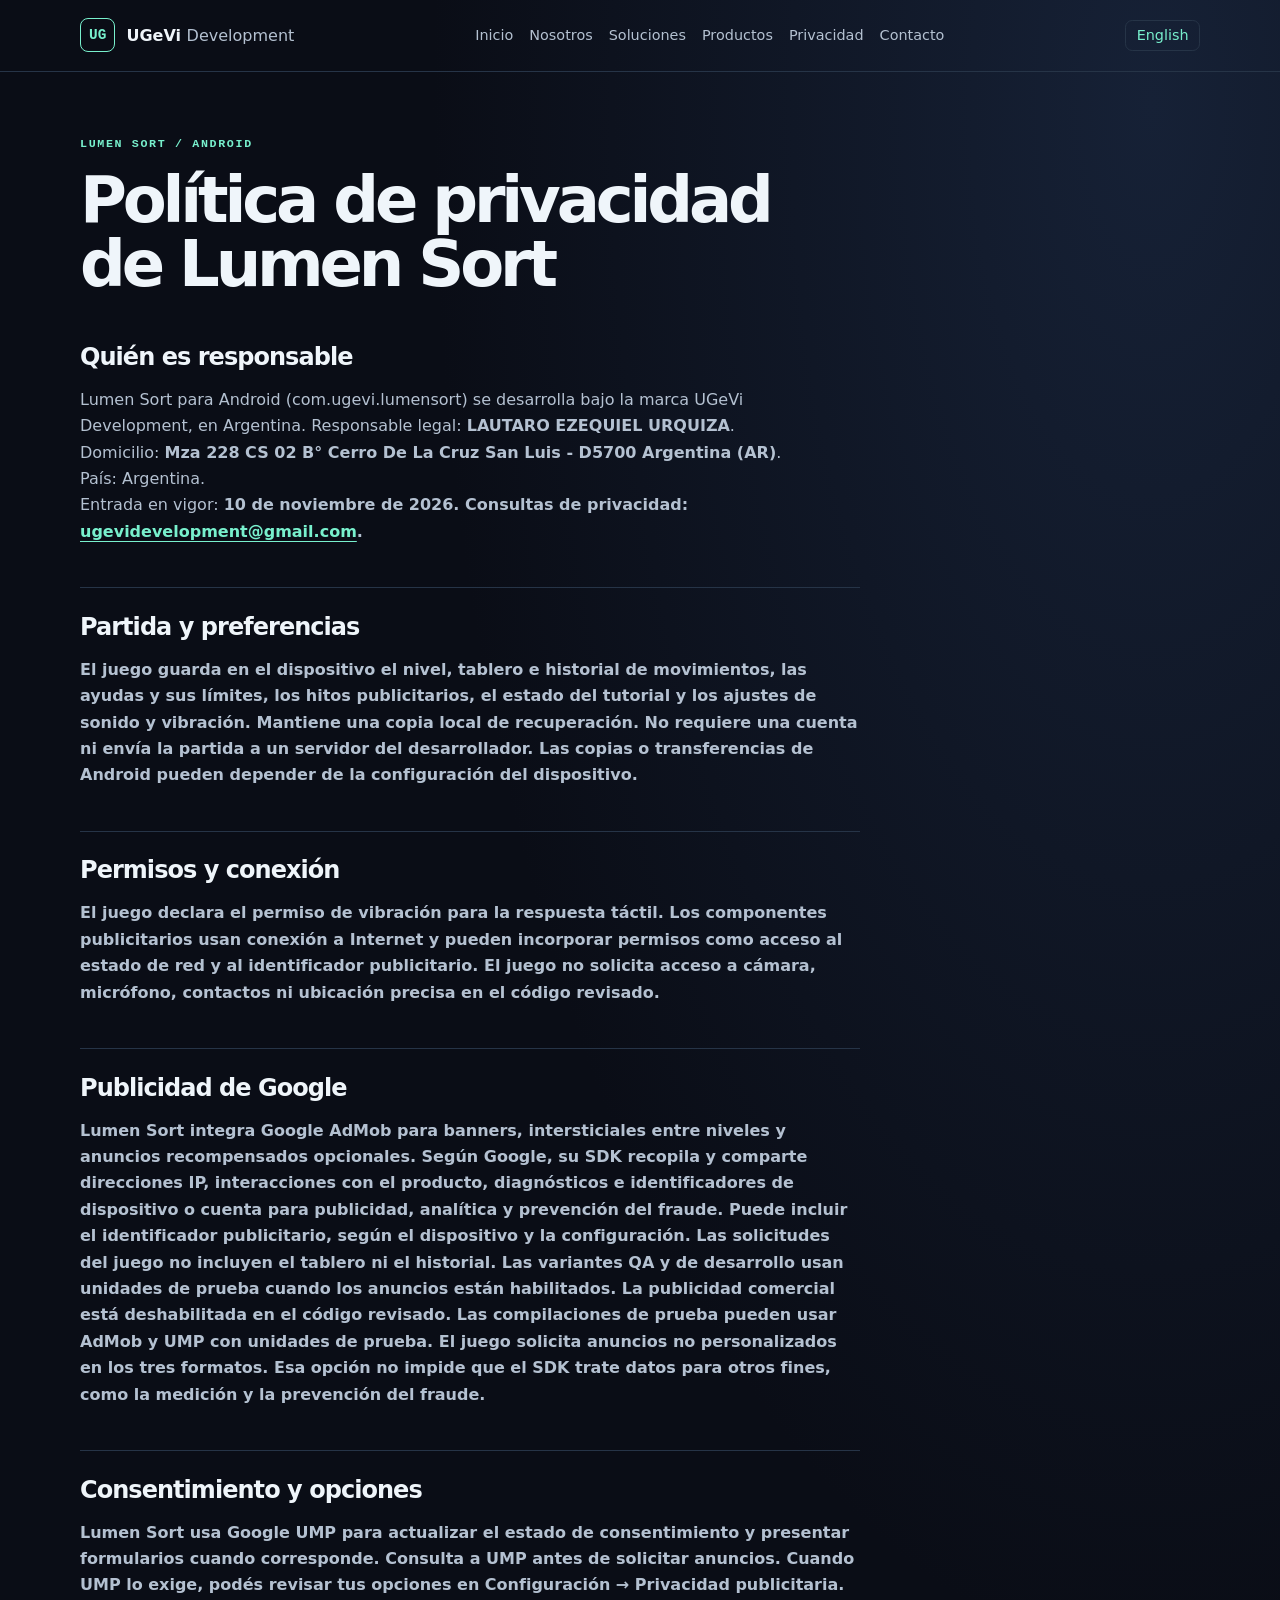
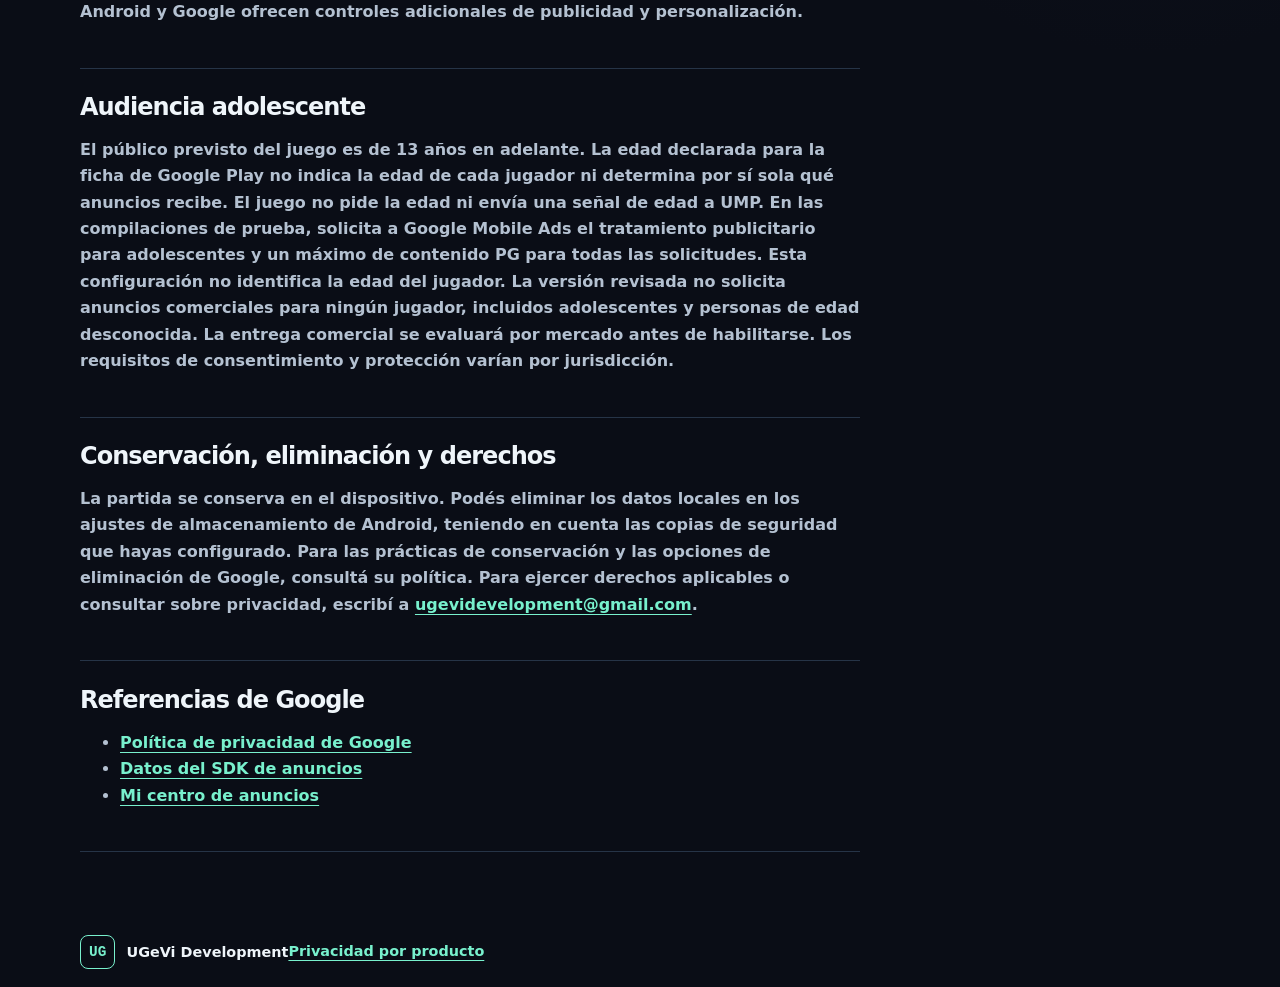
==== privacy/lumen-sort.html @ 8e502a87 "Publish initial UGeVi Development website" ====
<!doctype html>
<html lang="es">
<head><meta charset="utf-8"><meta name="viewport" content="width=device-width, initial-scale=1"><meta name="description" content="Política de privacidad de Lumen Sort para Android."><title>Política de privacidad de Lumen Sort</title><link rel="icon" href="../assets/favicon.svg" type="image/svg+xml"><link rel="stylesheet" href="../assets/site.css"></head>
<body><a class="skip" href="#main">Ir al contenido</a><header><div class="bar"><a class="wordmark" href="../index.html"><b>UG</b><span>UGeVi <small>Development</small></span></a><nav aria-label="Navegación principal"><a href="../index.html#top">Inicio</a><a href="../index.html#about">Nosotros</a><a href="../index.html#solutions">Soluciones</a><a href="../index.html#products">Productos</a><a href="../index.html#privacy">Privacidad</a><a href="../index.html#contact">Contacto</a></nav><a class="lang" href="../en/privacy/lumen-sort.html" lang="en" hreflang="en">English</a></div></header>
<main id="main"><article class="policy"><p class="ey">LUMEN SORT / ANDROID</p><h1>Política de privacidad de Lumen Sort</h1><section><h2>Quién es responsable</h2><p>Lumen Sort para Android (com.ugevi.lumensort) se desarrolla bajo la marca UGeVi Development, en Argentina. Responsable legal: <strong>LAUTARO EZEQUIEL URQUIZA</strong>.<br>Domicilio: <strong>Mza 228 CS 02 B° Cerro De La Cruz
San Luis - D5700
Argentina (AR)</strong>.<br>País: Argentina.<br>Entrada en vigor: <strong>10 de noviembre de 2026</s<trong>. Consultas de privacidad: <a href="mailto:ugevidevelopment@gmail.com">ugevidevelopment@gmail.com</a>.</p></section><section><h2>Partida y preferencias</h2><p>El juego guarda en el dispositivo el nivel, tablero e historial de movimientos, las ayudas y sus límites, los hitos publicitarios, el estado del tutorial y los ajustes de sonido y vibración. Mantiene una copia local de recuperación. No requiere una cuenta ni envía la partida a un servidor del desarrollador. Las copias o transferencias de Android pueden depender de la configuración del dispositivo.</p></section><section><h2>Permisos y conexión</h2><p>El juego declara el permiso de vibración para la respuesta táctil. Los componentes publicitarios usan conexión a Internet y pueden incorporar permisos como acceso al estado de red y al identificador publicitario. El juego no solicita acceso a cámara, micrófono, contactos ni ubicación precisa en el código revisado.</p></section><section><h2>Publicidad de Google</h2><p>Lumen Sort integra Google AdMob para banners, intersticiales entre niveles y anuncios recompensados opcionales. Según Google, su SDK recopila y comparte direcciones IP, interacciones con el producto, diagnósticos e identificadores de dispositivo o cuenta para publicidad, analítica y prevención del fraude. Puede incluir el identificador publicitario, según el dispositivo y la configuración. Las solicitudes del juego no incluyen el tablero ni el historial. Las variantes QA y de desarrollo usan unidades de prueba cuando los anuncios están habilitados. La publicidad comercial está deshabilitada en el código revisado. Las compilaciones de prueba pueden usar AdMob y UMP con unidades de prueba. El juego solicita anuncios no personalizados en los tres formatos. Esa opción no impide que el SDK trate datos para otros fines, como la medición y la prevención del fraude.</p></section><section><h2>Consentimiento y opciones</h2><p>Lumen Sort usa Google UMP para actualizar el estado de consentimiento y presentar formularios cuando corresponde. Consulta a UMP antes de solicitar anuncios. Cuando UMP lo exige, podés revisar tus opciones en Configuración → Privacidad publicitaria. Android y Google ofrecen controles adicionales de publicidad y personalización.</p></section><section><h2>Audiencia adolescente</h2><p>El público previsto del juego es de 13 años en adelante. La edad declarada para la ficha de Google Play no indica la edad de cada jugador ni determina por sí sola qué anuncios recibe. El juego no pide la edad ni envía una señal de edad a UMP. En las compilaciones de prueba, solicita a Google Mobile Ads el tratamiento publicitario para adolescentes y un máximo de contenido PG para todas las solicitudes. Esta configuración no identifica la edad del jugador. La versión revisada no solicita anuncios comerciales para ningún jugador, incluidos adolescentes y personas de edad desconocida. La entrega comercial se evaluará por mercado antes de habilitarse. Los requisitos de consentimiento y protección varían por jurisdicción.</p></section><section><h2>Conservación, eliminación y derechos</h2><p>La partida se conserva en el dispositivo. Podés eliminar los datos locales en los ajustes de almacenamiento de Android, teniendo en cuenta las copias de seguridad que hayas configurado. Para las prácticas de conservación y las opciones de eliminación de Google, consultá su política. Para ejercer derechos aplicables o consultar sobre privacidad, escribí a <a href="mailto:ugevidevelopment@gmail.com">ugevidevelopment@gmail.com</a>.</p></section><section><h2>Referencias de Google</h2><ul><li><a href="https://policies.google.com/privacy?hl=es">Política de privacidad de Google</a></li><li><a href="https://developers.google.com/admob/android/privacy/play-data-disclosure">Datos del SDK de anuncios</a></li><li><a href="https://myadcenter.google.com/">Mi centro de anuncios</a></li></ul></section></article></main><footer><a class="wordmark" href="../index.html"><b>UG</b> UGeVi Development</a><a href="../index.html#privacy">Privacidad por producto</a></footer></body></html>
---- assets/site.css ----
:root{color-scheme:dark;--bg:#0a0d16;--panel:#101725;--line:#263447;--text:#eff5fa;--muted:#b4c1d1;--mint:#78f0cd;--violet:#9c8bfd;font-family:system-ui,sans-serif}*{box-sizing:border-box}body{margin:0;background:radial-gradient(ellipse at 90% 4%,#162136 0,transparent 45rem),var(--bg);color:var(--text)}a{color:var(--mint);text-underline-offset:.25em}a:hover{color:white}a:focus-visible{outline:2px solid var(--mint);outline-offset:5px}.skip{position:absolute;left:1rem;top:-5rem;background:var(--bg);padding:.7rem;z-index:2}.skip:focus{top:1rem}header{border-bottom:1px solid var(--line)}.bar,main,footer{width:min(1120px,calc(100% - 3rem));margin:auto}.bar,footer{display:flex;align-items:center;justify-content:space-between;gap:1.25rem;padding:1.15rem 0}.wordmark{color:var(--text);display:inline-flex;align-items:center;gap:.7rem;text-decoration:none;font-weight:720;white-space:nowrap}.wordmark b{padding:.5rem;border:1px solid var(--mint);border-radius:.5rem;color:var(--mint);font:700 .9rem ui-monospace,monospace}.wordmark small{font-size:inherit;color:var(--muted);font-weight:480}nav{display:flex;flex-wrap:wrap;gap:1rem}nav a,.lang{color:var(--muted);text-decoration:none;font-size:.9rem}.lang{border:1px solid var(--line);padding:.4rem .65rem;border-radius:.45rem;color:var(--mint)}section{padding:clamp(2.5rem,6vw,5rem) 0;border-bottom:1px solid var(--line)}.hero{display:grid;grid-template-columns:1.15fr 1fr;align-items:center;gap:clamp(1.5rem,5vw,4rem);min-height:34rem}h1,h2,h3,p{margin:0 0 1rem}h1{font-size:clamp(2.65rem,6.9vw,5.25rem);line-height:.99;letter-spacing:-.065em;margin-bottom:1.4rem}h2{font-size:clamp(1.7rem,4vw,3rem);line-height:1.08;letter-spacing:-.04em}h3{font-size:1.25rem}p,li{line-height:1.65;color:var(--muted)}.lead{font-size:1.14rem;max-width:39ch}.ey{font:700 .73rem/1.5 ui-monospace,monospace;letter-spacing:.14em;color:var(--mint);text-transform:uppercase}.actions{display:flex;gap:1.3rem;align-items:center;flex-wrap:wrap;margin-top:1.8rem}.btn{padding:.8rem 1rem;background:var(--mint);color:#091712;border-radius:.45rem;font-weight:720;text-decoration:none;transition:background .2s}.btn:hover{background:#b4f9e6;color:#091712}.art,.game-art{position:relative;display:grid;place-items:center;overflow:hidden;min-height:20rem;border:1px solid var(--line);border-radius:1rem;background:radial-gradient(ellipse at center,#253d55,transparent 65%),repeating-linear-gradient(0deg,#91c0e311 0 1px,transparent 1px 24px),repeating-linear-gradient(90deg,#91c0e311 0 1px,transparent 1px 24px),#0d1524}.art span,.art small{position:absolute;left:1rem;color:var(--muted);font:650 .7rem ui-monospace,monospace;letter-spacing:.12em}.art span{top:1rem}.art small{bottom:1rem}.rings{position:relative;width:72%;aspect-ratio:1;display:grid;place-items:center;animation:drift 8s ease-in-out infinite}.rings i{position:absolute;width:93%;height:43%;border:1px solid var(--mint);border-radius:50%;box-shadow:0 0 18px #78f0cd55;transform:rotate(-35deg)}.rings i:nth-child(2){transform:rotate(32deg);border-color:var(--violet)}.rings i:nth-child(3){transform:rotate(90deg);border-color:#64c6ff}.rings b{width:31%;aspect-ratio:1;background:radial-gradient(circle at 32% 24%,#d8fff3,#58d5c9 36%,#263b85 73%);border-radius:30%;transform:rotate(-25deg);box-shadow:0 0 45px #6cfbd87a}@keyframes drift{50%{translate:0 -7px}}.split{display:grid;grid-template-columns:1fr 1fr;column-gap:2rem;align-items:start}.split>.ey{grid-column:1/-1}.grid{display:grid;grid-template-columns:repeat(3,1fr);gap:.9rem;margin-top:1.5rem}.grid article,.feature{border:1px solid var(--line);background:var(--panel);border-radius:.8rem;padding:1.3rem}.grid h3{margin-top:.6rem}.grid p,.feature p:last-child{margin-bottom:0}.feature{display:grid;grid-template-columns:1fr 1.1fr;align-items:center;gap:2rem;margin-top:1.4rem}.feature h3{font-size:2.1rem}.game-art{display:flex;justify-content:center;align-items:center;gap:1rem;background:radial-gradient(ellipse,#284167,#14152b 72%)}.tube{width:3.2rem;height:12rem;border:2px solid #a3d2f7;border-top:0;border-radius:0 0 1.7rem 1.7rem;display:flex;flex-direction:column;justify-content:end;gap:.22rem;align-items:center;padding-bottom:.3rem;box-shadow:0 0 20px #629bfe50}.tube i{display:block;width:2.35rem;aspect-ratio:1;border-radius:50%;background:radial-gradient(circle at 33% 25%,#fff,#a38bff 35%,#6433bf 77%)}.tube:nth-child(2) i{background:radial-gradient(circle at 33% 25%,#fff,#53eed9 35%,#097c99 77%)}.tube:nth-child(3) i{background:radial-gradient(circle at 33% 25%,#fff,#ffab84 35%,#c85975 77%)}.policy{max-width:780px;padding:4rem 0}.policy h1{font-size:clamp(2.3rem,6vw,4rem)}.policy h2{font-size:1.5rem}.policy section{padding:1.65rem 0}.policy aside{border:1px solid #886d42;border-radius:.6rem;background:#251e19;padding:1rem;color:#ffdaa0}.policy aside p{margin:0}.policy a{overflow-wrap:anywhere}footer{font-size:.9rem;flex-wrap:wrap}footer>a:last-child{color:var(--muted)}@media(max-width:900px){.bar{flex-wrap:wrap}nav{order:3;width:100%;gap:.6rem 1rem}}@media(max-width:670px){.bar,main,footer{width:calc(100% - 2rem)}.hero,.split,.feature{grid-template-columns:1fr}.hero{min-height:0}.art,.game-art{min-height:16rem}.rings{width:min(68%,15rem)}.grid{grid-template-columns:1fr 1fr}.split h2{margin-bottom:.7rem}}@media(max-width:390px){.grid{grid-template-columns:1fr}}@media(prefers-reduced-motion:reduce){*,*::before,*::after{animation:none!important;transition:none!important}}
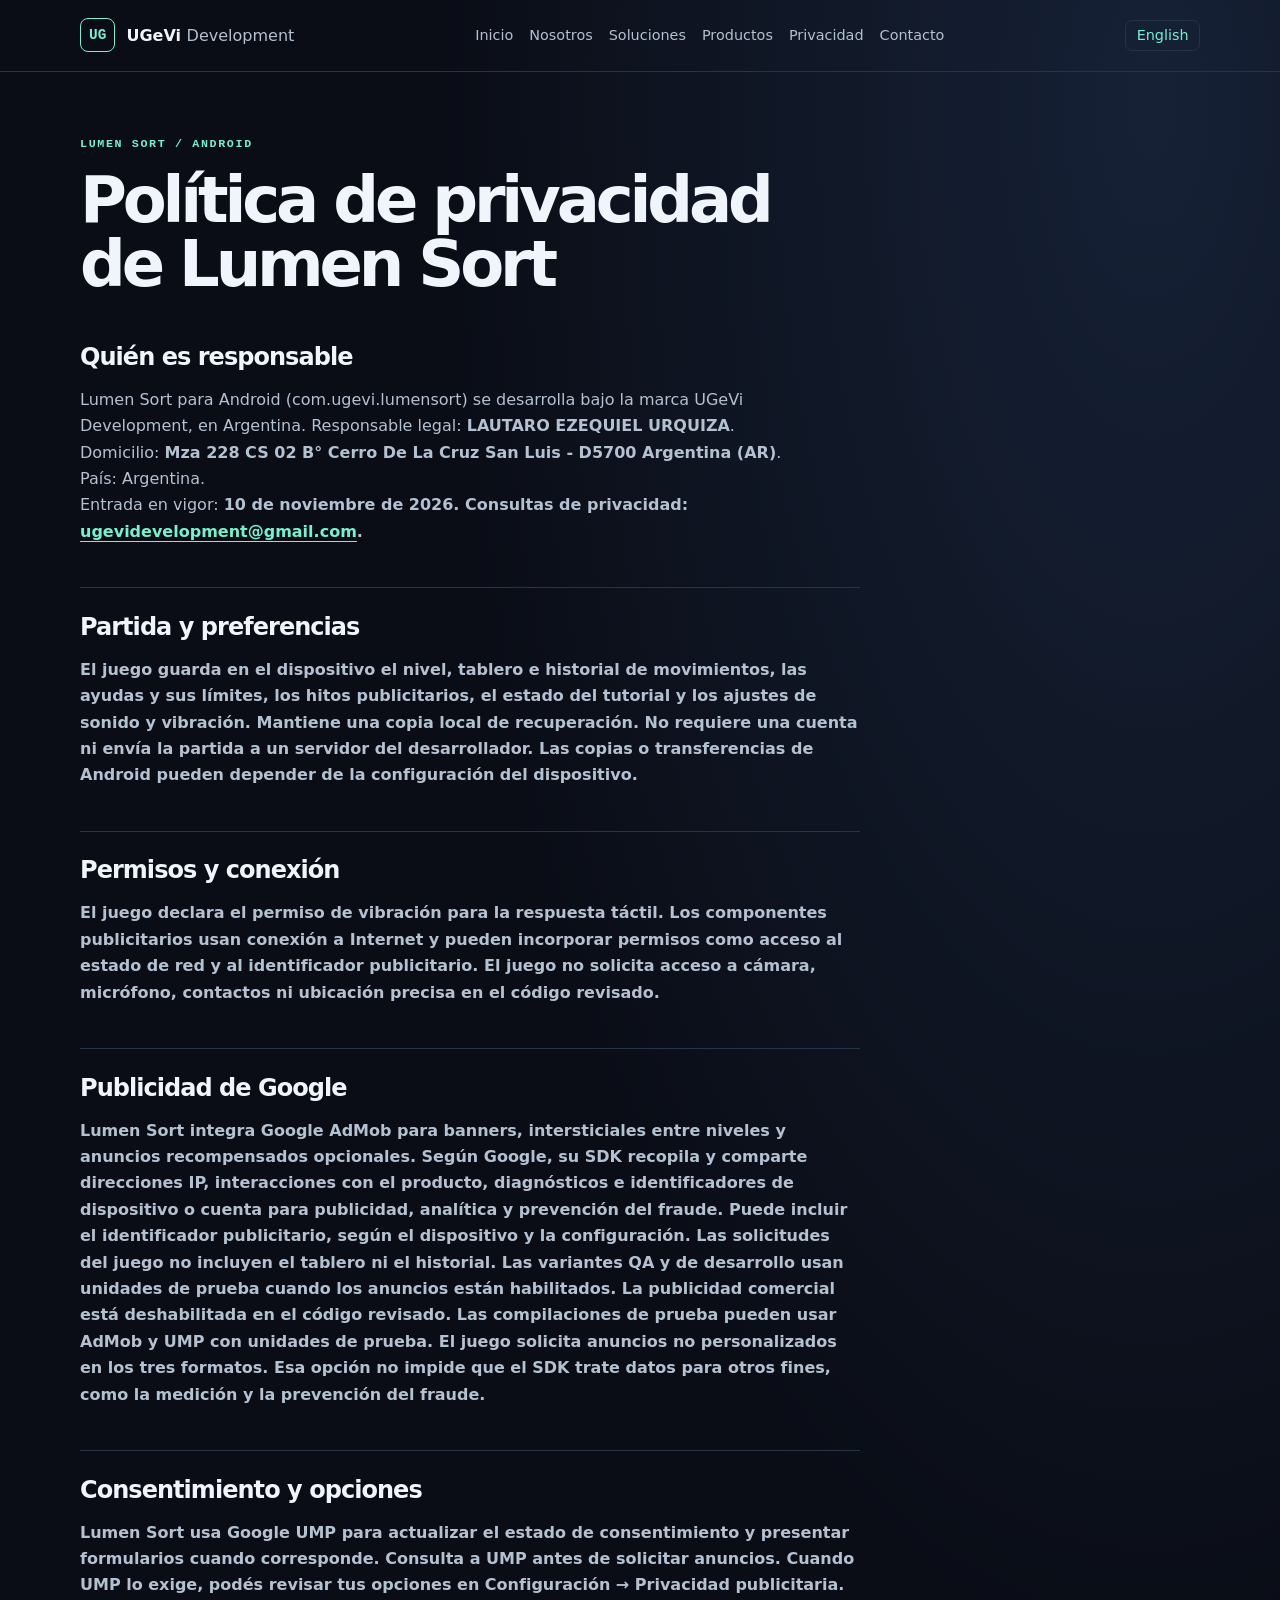
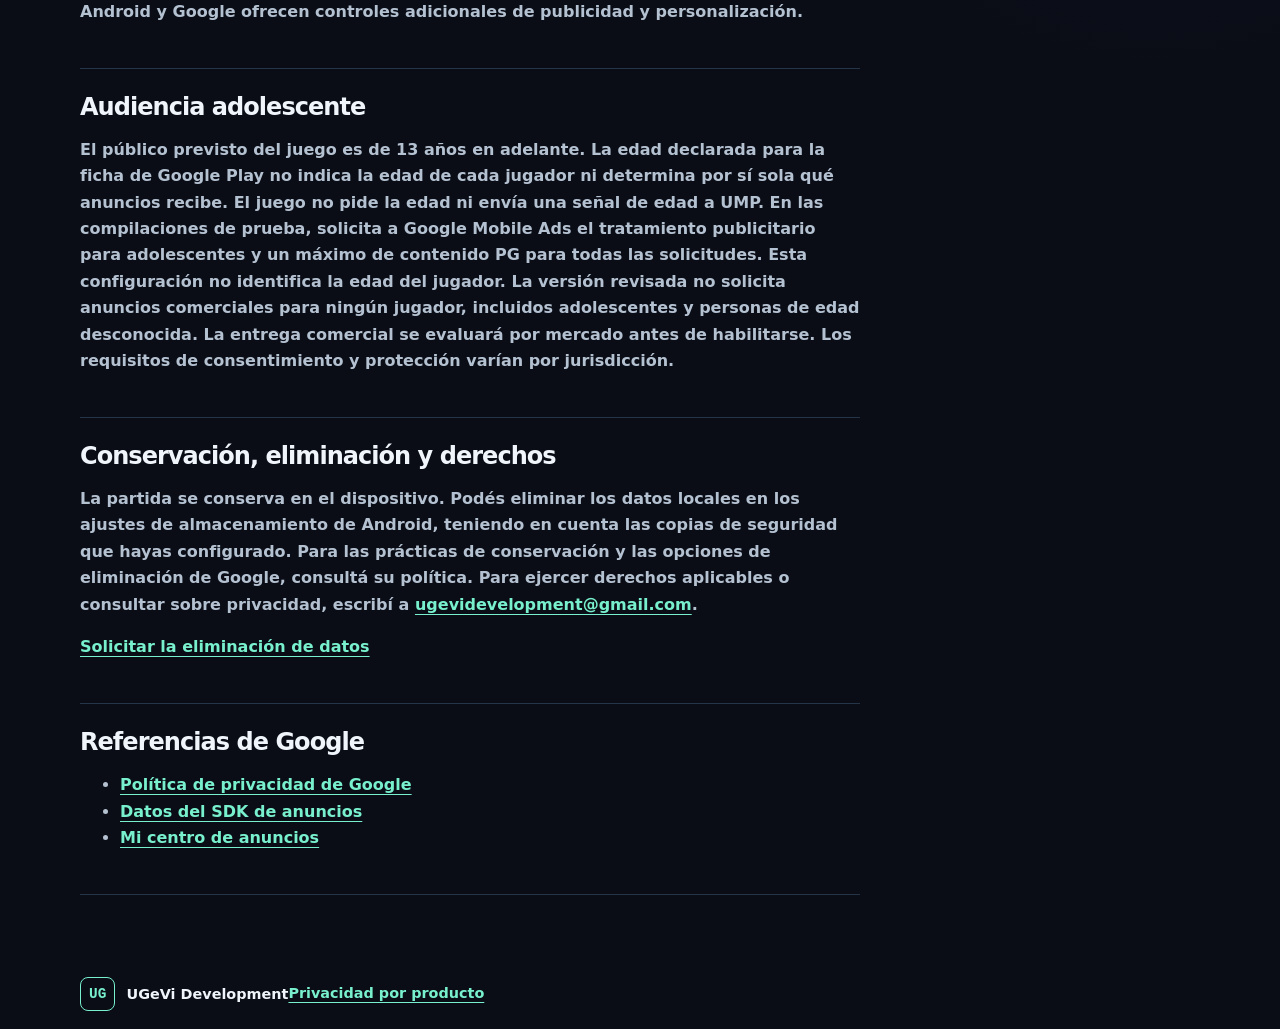
==== commit c7a04adb: "Add bilingual Lumen Sort data deletion pages" ====
--- a/privacy/lumen-sort.html
+++ b/privacy/lumen-sort.html
@@ -4,4 +4,4 @@
 <body><a class="skip" href="#main">Ir al contenido</a><header><div class="bar"><a class="wordmark" href="../index.html"><b>UG</b><span>UGeVi <small>Development</small></span></a><nav aria-label="Navegación principal"><a href="../index.html#top">Inicio</a><a href="../index.html#about">Nosotros</a><a href="../index.html#solutions">Soluciones</a><a href="../index.html#products">Productos</a><a href="../index.html#privacy">Privacidad</a><a href="../index.html#contact">Contacto</a></nav><a class="lang" href="../en/privacy/lumen-sort.html" lang="en" hreflang="en">English</a></div></header>
 <main id="main"><article class="policy"><p class="ey">LUMEN SORT / ANDROID</p><h1>Política de privacidad de Lumen Sort</h1><section><h2>Quién es responsable</h2><p>Lumen Sort para Android (com.ugevi.lumensort) se desarrolla bajo la marca UGeVi Development, en Argentina. Responsable legal: <strong>LAUTARO EZEQUIEL URQUIZA</strong>.<br>Domicilio: <strong>Mza 228 CS 02 B° Cerro De La Cruz
 San Luis - D5700
-Argentina (AR)</strong>.<br>País: Argentina.<br>Entrada en vigor: <strong>10 de noviembre de 2026</s<trong>. Consultas de privacidad: <a href="mailto:ugevidevelopment@gmail.com">ugevidevelopment@gmail.com</a>.</p></section><section><h2>Partida y preferencias</h2><p>El juego guarda en el dispositivo el nivel, tablero e historial de movimientos, las ayudas y sus límites, los hitos publicitarios, el estado del tutorial y los ajustes de sonido y vibración. Mantiene una copia local de recuperación. No requiere una cuenta ni envía la partida a un servidor del desarrollador. Las copias o transferencias de Android pueden depender de la configuración del dispositivo.</p></section><section><h2>Permisos y conexión</h2><p>El juego declara el permiso de vibración para la respuesta táctil. Los componentes publicitarios usan conexión a Internet y pueden incorporar permisos como acceso al estado de red y al identificador publicitario. El juego no solicita acceso a cámara, micrófono, contactos ni ubicación precisa en el código revisado.</p></section><section><h2>Publicidad de Google</h2><p>Lumen Sort integra Google AdMob para banners, intersticiales entre niveles y anuncios recompensados opcionales. Según Google, su SDK recopila y comparte direcciones IP, interacciones con el producto, diagnósticos e identificadores de dispositivo o cuenta para publicidad, analítica y prevención del fraude. Puede incluir el identificador publicitario, según el dispositivo y la configuración. Las solicitudes del juego no incluyen el tablero ni el historial. Las variantes QA y de desarrollo usan unidades de prueba cuando los anuncios están habilitados. La publicidad comercial está deshabilitada en el código revisado. Las compilaciones de prueba pueden usar AdMob y UMP con unidades de prueba. El juego solicita anuncios no personalizados en los tres formatos. Esa opción no impide que el SDK trate datos para otros fines, como la medición y la prevención del fraude.</p></section><section><h2>Consentimiento y opciones</h2><p>Lumen Sort usa Google UMP para actualizar el estado de consentimiento y presentar formularios cuando corresponde. Consulta a UMP antes de solicitar anuncios. Cuando UMP lo exige, podés revisar tus opciones en Configuración → Privacidad publicitaria. Android y Google ofrecen controles adicionales de publicidad y personalización.</p></section><section><h2>Audiencia adolescente</h2><p>El público previsto del juego es de 13 años en adelante. La edad declarada para la ficha de Google Play no indica la edad de cada jugador ni determina por sí sola qué anuncios recibe. El juego no pide la edad ni envía una señal de edad a UMP. En las compilaciones de prueba, solicita a Google Mobile Ads el tratamiento publicitario para adolescentes y un máximo de contenido PG para todas las solicitudes. Esta configuración no identifica la edad del jugador. La versión revisada no solicita anuncios comerciales para ningún jugador, incluidos adolescentes y personas de edad desconocida. La entrega comercial se evaluará por mercado antes de habilitarse. Los requisitos de consentimiento y protección varían por jurisdicción.</p></section><section><h2>Conservación, eliminación y derechos</h2><p>La partida se conserva en el dispositivo. Podés eliminar los datos locales en los ajustes de almacenamiento de Android, teniendo en cuenta las copias de seguridad que hayas configurado. Para las prácticas de conservación y las opciones de eliminación de Google, consultá su política. Para ejercer derechos aplicables o consultar sobre privacidad, escribí a <a href="mailto:ugevidevelopment@gmail.com">ugevidevelopment@gmail.com</a>.</p></section><section><h2>Referencias de Google</h2><ul><li><a href="https://policies.google.com/privacy?hl=es">Política de privacidad de Google</a></li><li><a href="https://developers.google.com/admob/android/privacy/play-data-disclosure">Datos del SDK de anuncios</a></li><li><a href="https://myadcenter.google.com/">Mi centro de anuncios</a></li></ul></section></article></main><footer><a class="wordmark" href="../index.html"><b>UG</b> UGeVi Development</a><a href="../index.html#privacy">Privacidad por producto</a></footer></body></html>
+Argentina (AR)</strong>.<br>País: Argentina.<br>Entrada en vigor: <strong>10 de noviembre de 2026</s<trong>. Consultas de privacidad: <a href="mailto:ugevidevelopment@gmail.com">ugevidevelopment@gmail.com</a>.</p></section><section><h2>Partida y preferencias</h2><p>El juego guarda en el dispositivo el nivel, tablero e historial de movimientos, las ayudas y sus límites, los hitos publicitarios, el estado del tutorial y los ajustes de sonido y vibración. Mantiene una copia local de recuperación. No requiere una cuenta ni envía la partida a un servidor del desarrollador. Las copias o transferencias de Android pueden depender de la configuración del dispositivo.</p></section><section><h2>Permisos y conexión</h2><p>El juego declara el permiso de vibración para la respuesta táctil. Los componentes publicitarios usan conexión a Internet y pueden incorporar permisos como acceso al estado de red y al identificador publicitario. El juego no solicita acceso a cámara, micrófono, contactos ni ubicación precisa en el código revisado.</p></section><section><h2>Publicidad de Google</h2><p>Lumen Sort integra Google AdMob para banners, intersticiales entre niveles y anuncios recompensados opcionales. Según Google, su SDK recopila y comparte direcciones IP, interacciones con el producto, diagnósticos e identificadores de dispositivo o cuenta para publicidad, analítica y prevención del fraude. Puede incluir el identificador publicitario, según el dispositivo y la configuración. Las solicitudes del juego no incluyen el tablero ni el historial. Las variantes QA y de desarrollo usan unidades de prueba cuando los anuncios están habilitados. La publicidad comercial está deshabilitada en el código revisado. Las compilaciones de prueba pueden usar AdMob y UMP con unidades de prueba. El juego solicita anuncios no personalizados en los tres formatos. Esa opción no impide que el SDK trate datos para otros fines, como la medición y la prevención del fraude.</p></section><section><h2>Consentimiento y opciones</h2><p>Lumen Sort usa Google UMP para actualizar el estado de consentimiento y presentar formularios cuando corresponde. Consulta a UMP antes de solicitar anuncios. Cuando UMP lo exige, podés revisar tus opciones en Configuración → Privacidad publicitaria. Android y Google ofrecen controles adicionales de publicidad y personalización.</p></section><section><h2>Audiencia adolescente</h2><p>El público previsto del juego es de 13 años en adelante. La edad declarada para la ficha de Google Play no indica la edad de cada jugador ni determina por sí sola qué anuncios recibe. El juego no pide la edad ni envía una señal de edad a UMP. En las compilaciones de prueba, solicita a Google Mobile Ads el tratamiento publicitario para adolescentes y un máximo de contenido PG para todas las solicitudes. Esta configuración no identifica la edad del jugador. La versión revisada no solicita anuncios comerciales para ningún jugador, incluidos adolescentes y personas de edad desconocida. La entrega comercial se evaluará por mercado antes de habilitarse. Los requisitos de consentimiento y protección varían por jurisdicción.</p></section><section><h2>Conservación, eliminación y derechos</h2><p>La partida se conserva en el dispositivo. Podés eliminar los datos locales en los ajustes de almacenamiento de Android, teniendo en cuenta las copias de seguridad que hayas configurado. Para las prácticas de conservación y las opciones de eliminación de Google, consultá su política. Para ejercer derechos aplicables o consultar sobre privacidad, escribí a <a href="mailto:ugevidevelopment@gmail.com">ugevidevelopment@gmail.com</a>.</p><p><a href="data-deletion.html">Solicitar la eliminación de datos</a></p></section><section><h2>Referencias de Google</h2><ul><li><a href="https://policies.google.com/privacy?hl=es">Política de privacidad de Google</a></li><li><a href="https://developers.google.com/admob/android/privacy/play-data-disclosure">Datos del SDK de anuncios</a></li><li><a href="https://myadcenter.google.com/">Mi centro de anuncios</a></li></ul></section></article></main><footer><a class="wordmark" href="../index.html"><b>UG</b> UGeVi Development</a><a href="../index.html#privacy">Privacidad por producto</a></footer></body></html>
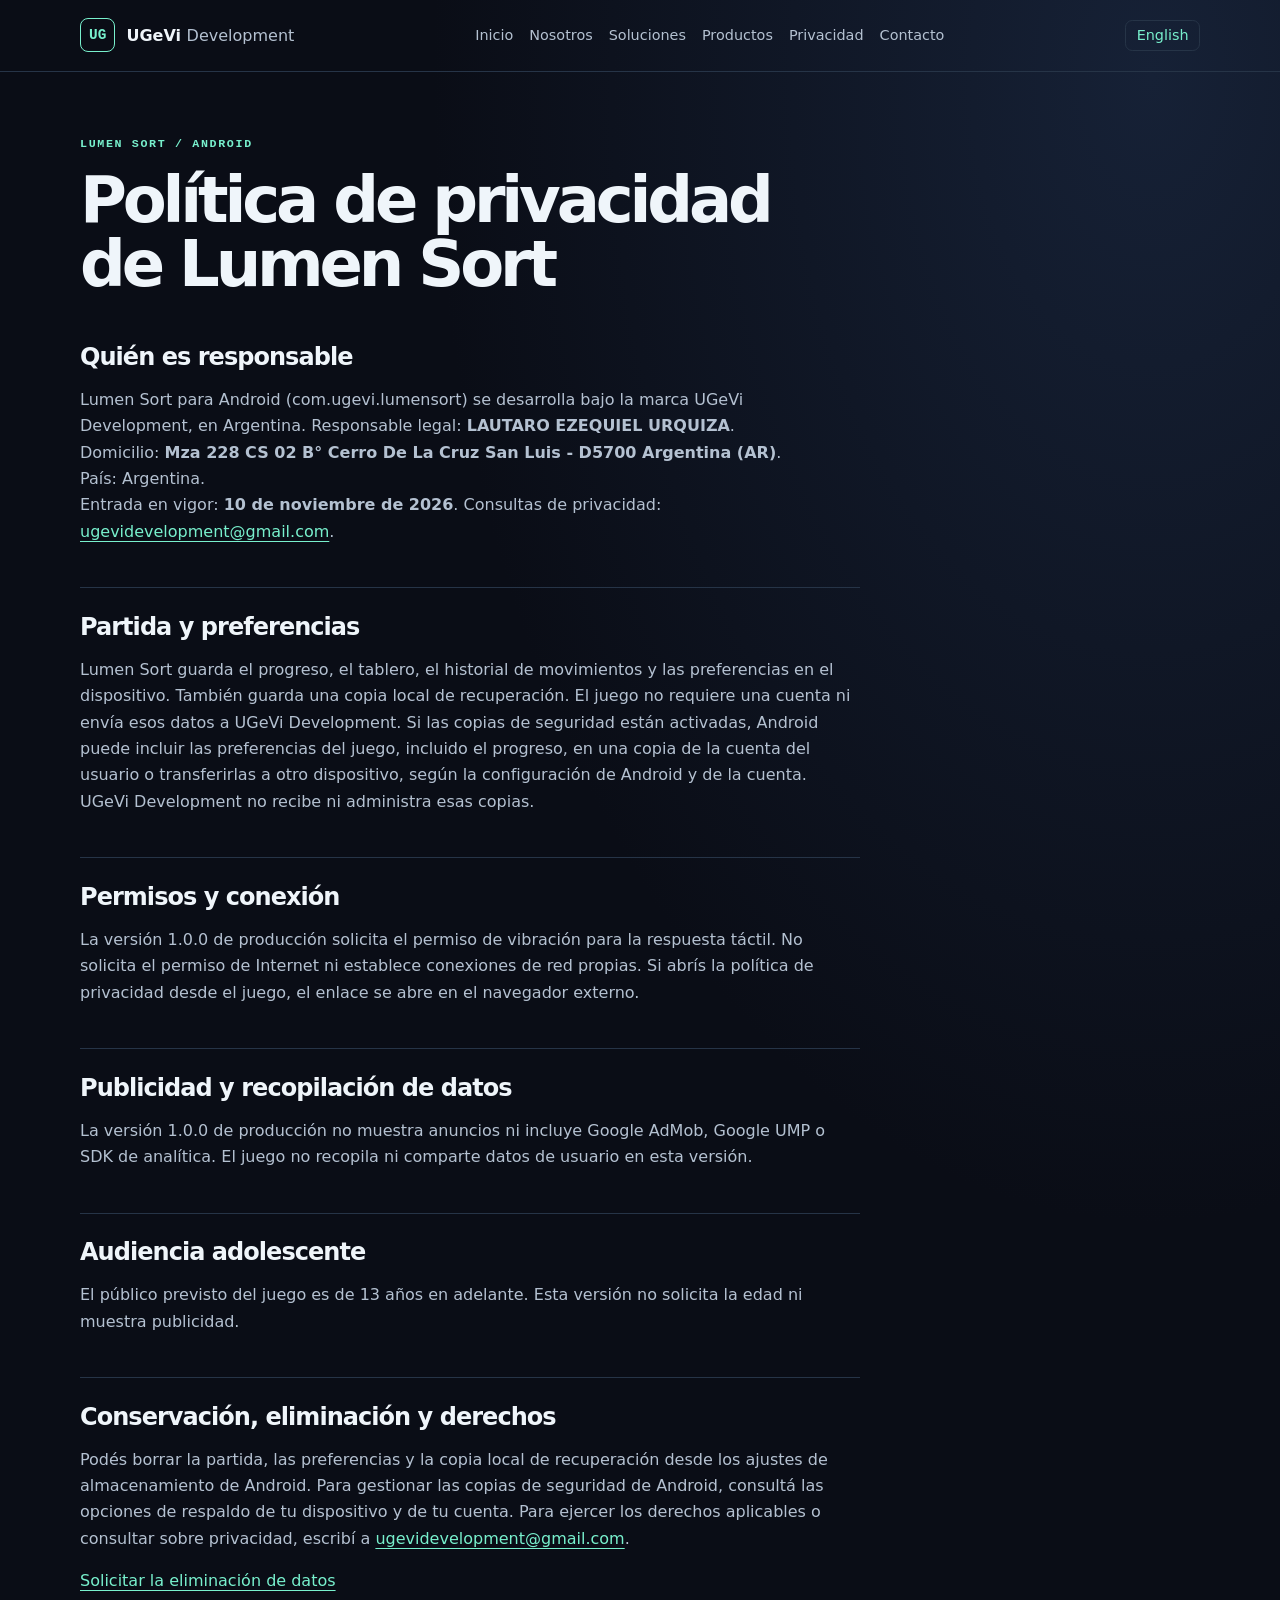
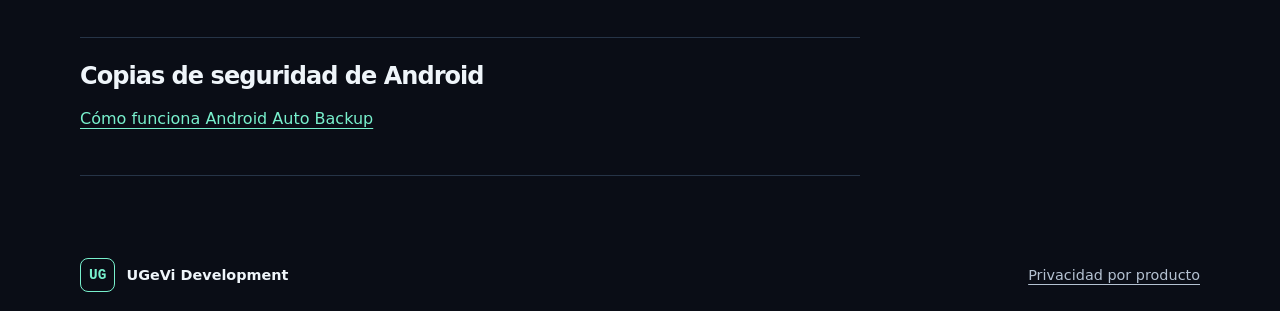
==== commit 5c3fde66: "Update Lumen Sort privacy policies for production 1.0.0" ====
--- a/privacy/lumen-sort.html
+++ b/privacy/lumen-sort.html
@@ -4,4 +4,4 @@
 <body><a class="skip" href="#main">Ir al contenido</a><header><div class="bar"><a class="wordmark" href="../index.html"><b>UG</b><span>UGeVi <small>Development</small></span></a><nav aria-label="Navegación principal"><a href="../index.html#top">Inicio</a><a href="../index.html#about">Nosotros</a><a href="../index.html#solutions">Soluciones</a><a href="../index.html#products">Productos</a><a href="../index.html#privacy">Privacidad</a><a href="../index.html#contact">Contacto</a></nav><a class="lang" href="../en/privacy/lumen-sort.html" lang="en" hreflang="en">English</a></div></header>
 <main id="main"><article class="policy"><p class="ey">LUMEN SORT / ANDROID</p><h1>Política de privacidad de Lumen Sort</h1><section><h2>Quién es responsable</h2><p>Lumen Sort para Android (com.ugevi.lumensort) se desarrolla bajo la marca UGeVi Development, en Argentina. Responsable legal: <strong>LAUTARO EZEQUIEL URQUIZA</strong>.<br>Domicilio: <strong>Mza 228 CS 02 B° Cerro De La Cruz
 San Luis - D5700
-Argentina (AR)</strong>.<br>País: Argentina.<br>Entrada en vigor: <strong>10 de noviembre de 2026</s<trong>. Consultas de privacidad: <a href="mailto:ugevidevelopment@gmail.com">ugevidevelopment@gmail.com</a>.</p></section><section><h2>Partida y preferencias</h2><p>El juego guarda en el dispositivo el nivel, tablero e historial de movimientos, las ayudas y sus límites, los hitos publicitarios, el estado del tutorial y los ajustes de sonido y vibración. Mantiene una copia local de recuperación. No requiere una cuenta ni envía la partida a un servidor del desarrollador. Las copias o transferencias de Android pueden depender de la configuración del dispositivo.</p></section><section><h2>Permisos y conexión</h2><p>El juego declara el permiso de vibración para la respuesta táctil. Los componentes publicitarios usan conexión a Internet y pueden incorporar permisos como acceso al estado de red y al identificador publicitario. El juego no solicita acceso a cámara, micrófono, contactos ni ubicación precisa en el código revisado.</p></section><section><h2>Publicidad de Google</h2><p>Lumen Sort integra Google AdMob para banners, intersticiales entre niveles y anuncios recompensados opcionales. Según Google, su SDK recopila y comparte direcciones IP, interacciones con el producto, diagnósticos e identificadores de dispositivo o cuenta para publicidad, analítica y prevención del fraude. Puede incluir el identificador publicitario, según el dispositivo y la configuración. Las solicitudes del juego no incluyen el tablero ni el historial. Las variantes QA y de desarrollo usan unidades de prueba cuando los anuncios están habilitados. La publicidad comercial está deshabilitada en el código revisado. Las compilaciones de prueba pueden usar AdMob y UMP con unidades de prueba. El juego solicita anuncios no personalizados en los tres formatos. Esa opción no impide que el SDK trate datos para otros fines, como la medición y la prevención del fraude.</p></section><section><h2>Consentimiento y opciones</h2><p>Lumen Sort usa Google UMP para actualizar el estado de consentimiento y presentar formularios cuando corresponde. Consulta a UMP antes de solicitar anuncios. Cuando UMP lo exige, podés revisar tus opciones en Configuración → Privacidad publicitaria. Android y Google ofrecen controles adicionales de publicidad y personalización.</p></section><section><h2>Audiencia adolescente</h2><p>El público previsto del juego es de 13 años en adelante. La edad declarada para la ficha de Google Play no indica la edad de cada jugador ni determina por sí sola qué anuncios recibe. El juego no pide la edad ni envía una señal de edad a UMP. En las compilaciones de prueba, solicita a Google Mobile Ads el tratamiento publicitario para adolescentes y un máximo de contenido PG para todas las solicitudes. Esta configuración no identifica la edad del jugador. La versión revisada no solicita anuncios comerciales para ningún jugador, incluidos adolescentes y personas de edad desconocida. La entrega comercial se evaluará por mercado antes de habilitarse. Los requisitos de consentimiento y protección varían por jurisdicción.</p></section><section><h2>Conservación, eliminación y derechos</h2><p>La partida se conserva en el dispositivo. Podés eliminar los datos locales en los ajustes de almacenamiento de Android, teniendo en cuenta las copias de seguridad que hayas configurado. Para las prácticas de conservación y las opciones de eliminación de Google, consultá su política. Para ejercer derechos aplicables o consultar sobre privacidad, escribí a <a href="mailto:ugevidevelopment@gmail.com">ugevidevelopment@gmail.com</a>.</p><p><a href="data-deletion.html">Solicitar la eliminación de datos</a></p></section><section><h2>Referencias de Google</h2><ul><li><a href="https://policies.google.com/privacy?hl=es">Política de privacidad de Google</a></li><li><a href="https://developers.google.com/admob/android/privacy/play-data-disclosure">Datos del SDK de anuncios</a></li><li><a href="https://myadcenter.google.com/">Mi centro de anuncios</a></li></ul></section></article></main><footer><a class="wordmark" href="../index.html"><b>UG</b> UGeVi Development</a><a href="../index.html#privacy">Privacidad por producto</a></footer></body></html>
+Argentina (AR)</strong>.<br>País: Argentina.<br>Entrada en vigor: <strong>10 de noviembre de 2026</strong>. Consultas de privacidad: <a href="mailto:ugevidevelopment@gmail.com">ugevidevelopment@gmail.com</a>.</p></section><section><h2>Partida y preferencias</h2><p>Lumen Sort guarda el progreso, el tablero, el historial de movimientos y las preferencias en el dispositivo. También guarda una copia local de recuperación. El juego no requiere una cuenta ni envía esos datos a UGeVi Development. Si las copias de seguridad están activadas, Android puede incluir las preferencias del juego, incluido el progreso, en una copia de la cuenta del usuario o transferirlas a otro dispositivo, según la configuración de Android y de la cuenta. UGeVi Development no recibe ni administra esas copias.</p></section><section><h2>Permisos y conexión</h2><p>La versión 1.0.0 de producción solicita el permiso de vibración para la respuesta táctil. No solicita el permiso de Internet ni establece conexiones de red propias. Si abrís la política de privacidad desde el juego, el enlace se abre en el navegador externo.</p></section><section><h2>Publicidad y recopilación de datos</h2><p>La versión 1.0.0 de producción no muestra anuncios ni incluye Google AdMob, Google UMP o SDK de analítica. El juego no recopila ni comparte datos de usuario en esta versión.</p></section><section><h2>Audiencia adolescente</h2><p>El público previsto del juego es de 13 años en adelante. Esta versión no solicita la edad ni muestra publicidad.</p></section><section><h2>Conservación, eliminación y derechos</h2><p>Podés borrar la partida, las preferencias y la copia local de recuperación desde los ajustes de almacenamiento de Android. Para gestionar las copias de seguridad de Android, consultá las opciones de respaldo de tu dispositivo y de tu cuenta. Para ejercer los derechos aplicables o consultar sobre privacidad, escribí a <a href="mailto:ugevidevelopment@gmail.com">ugevidevelopment@gmail.com</a>.</p><p><a href="data-deletion.html">Solicitar la eliminación de datos</a></p></section><section><h2>Copias de seguridad de Android</h2><p><a href="https://developer.android.com/identity/data/autobackup?hl=es">Cómo funciona Android Auto Backup</a></p></section></article></main><footer><a class="wordmark" href="../index.html"><b>UG</b> UGeVi Development</a><a href="../index.html#privacy">Privacidad por producto</a></footer></body></html>
